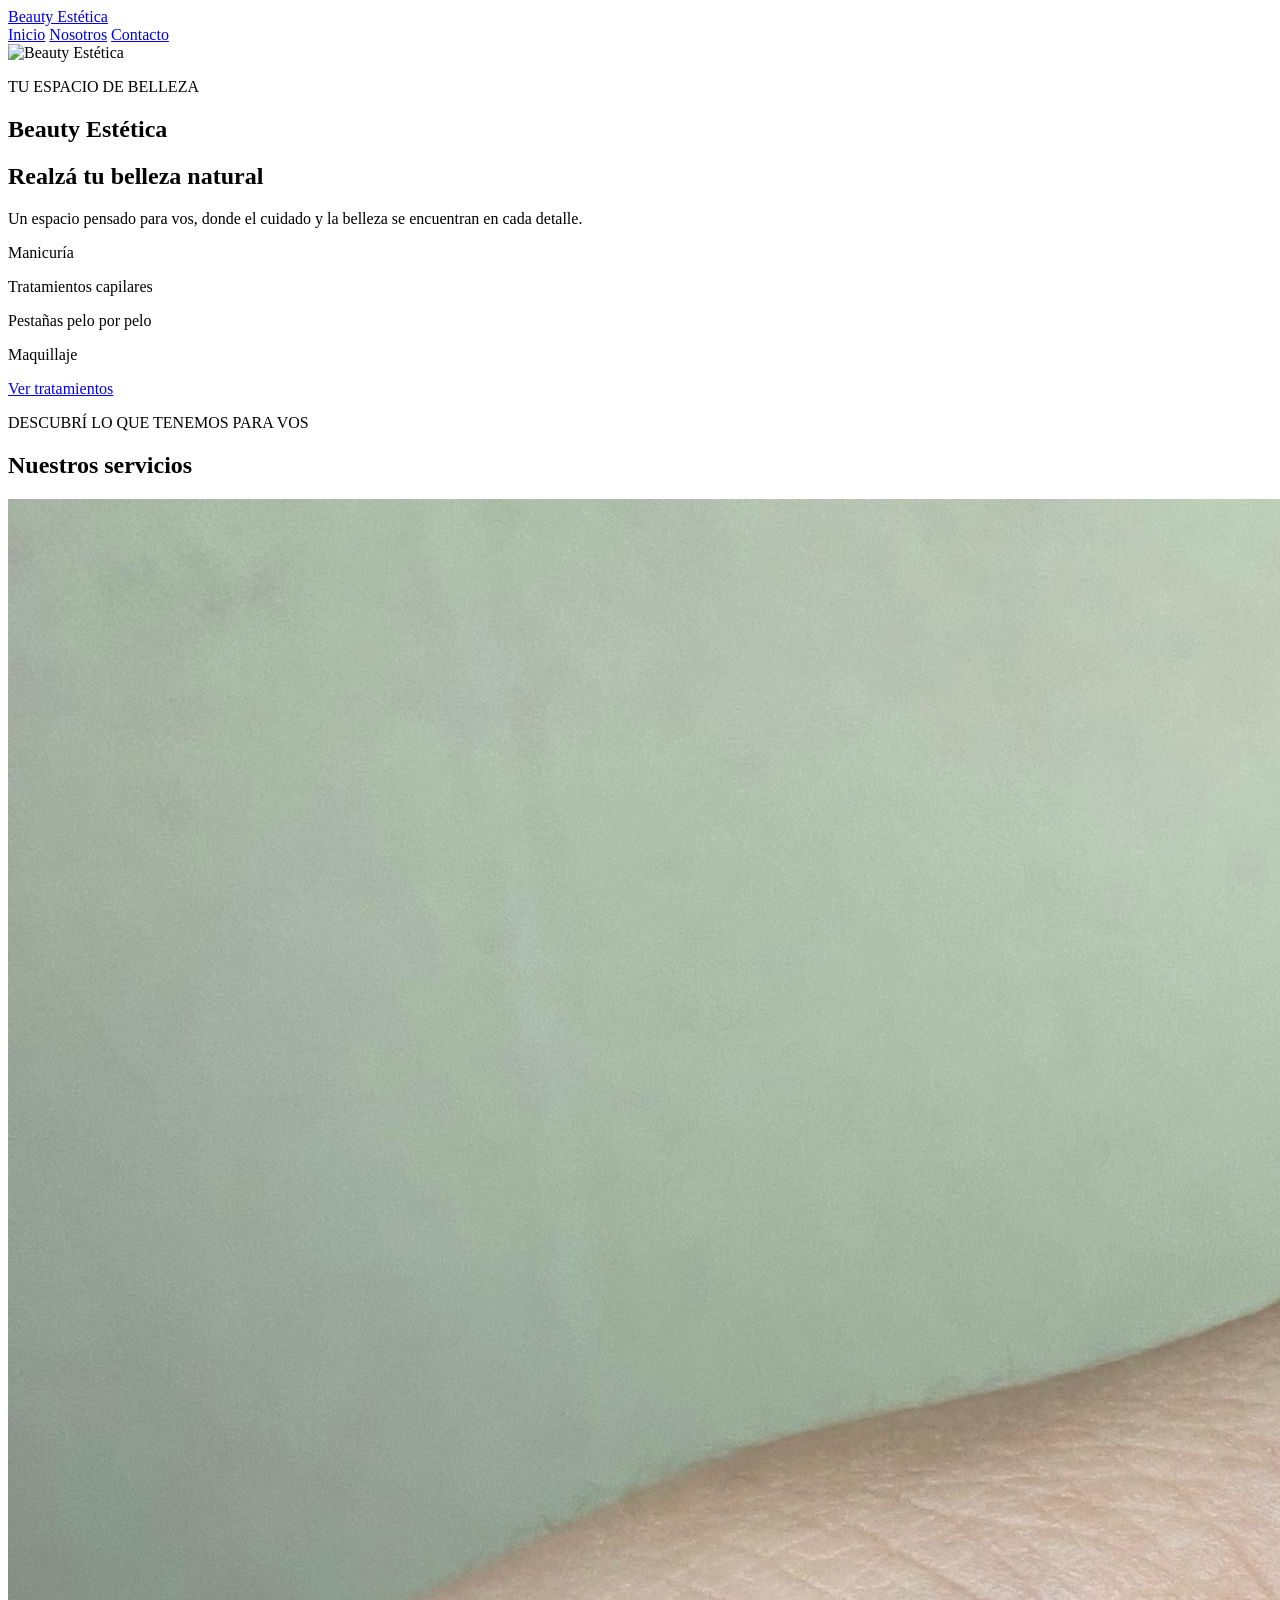
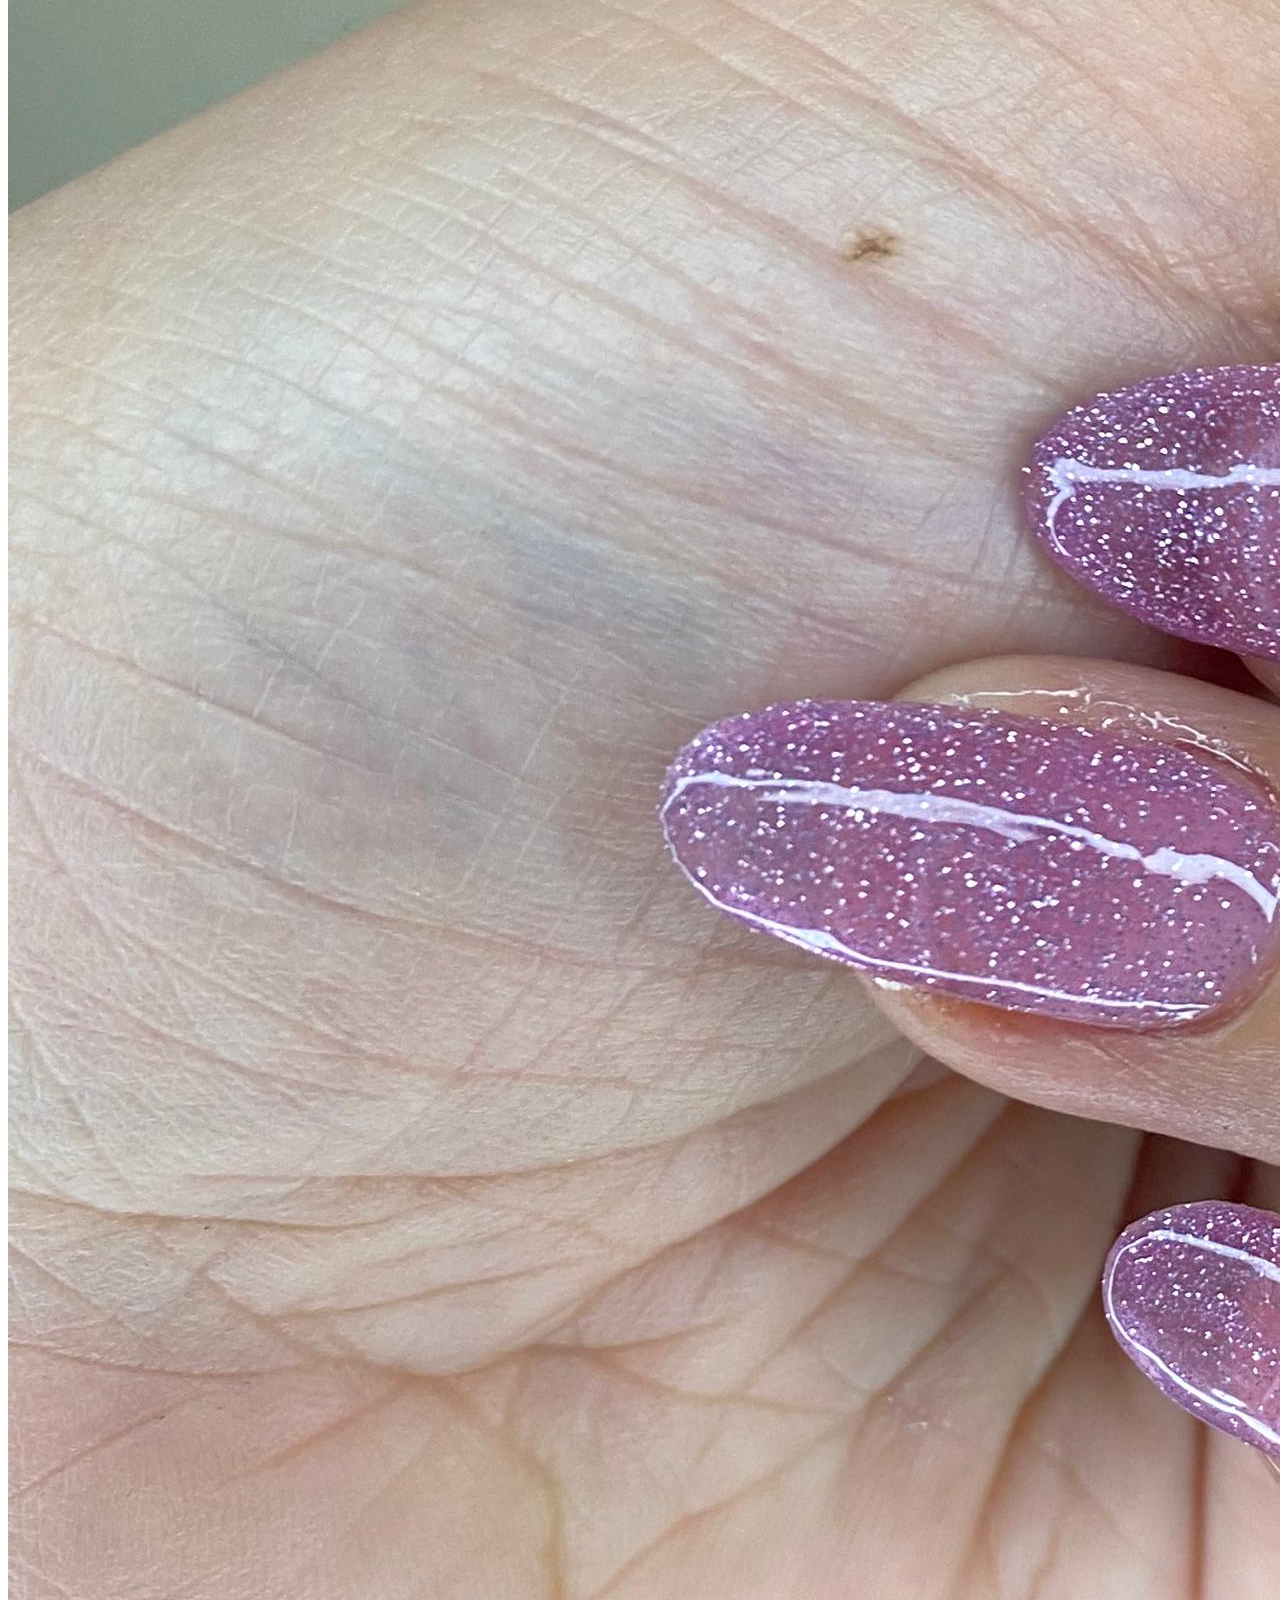
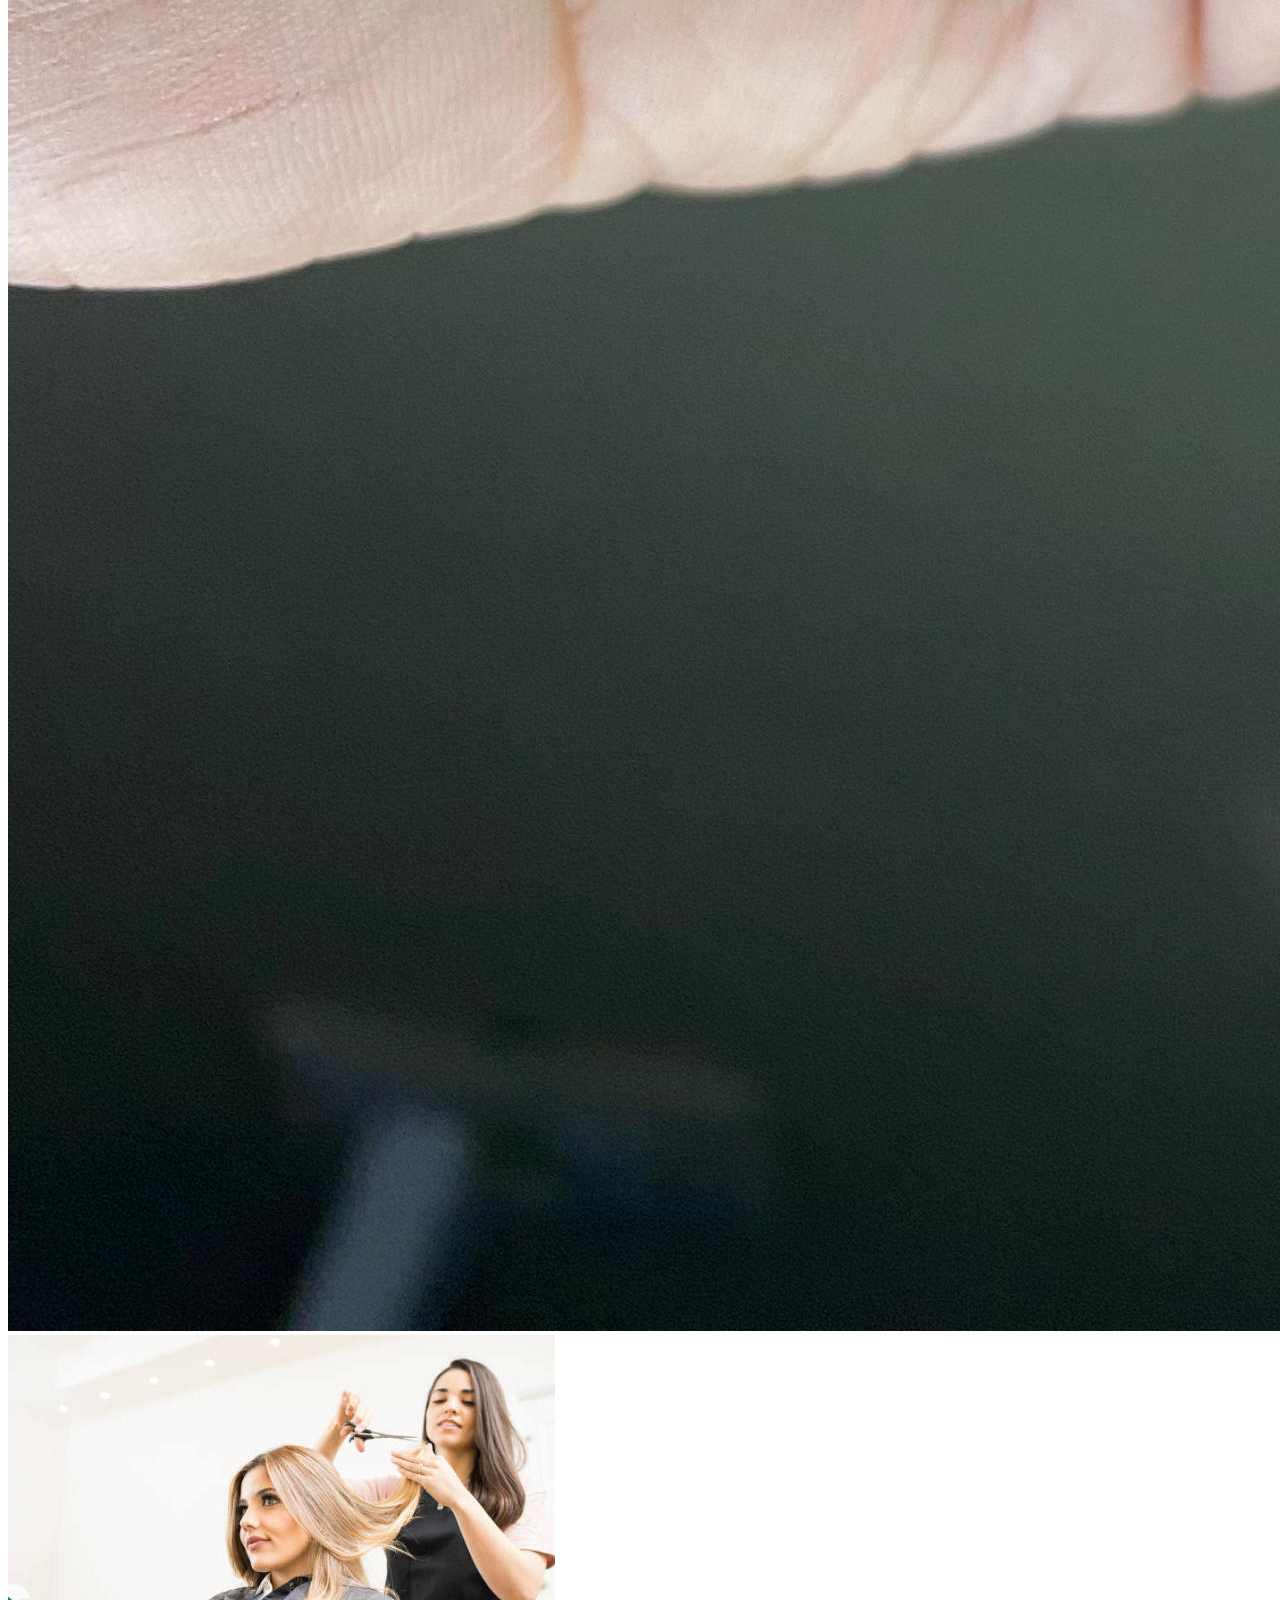
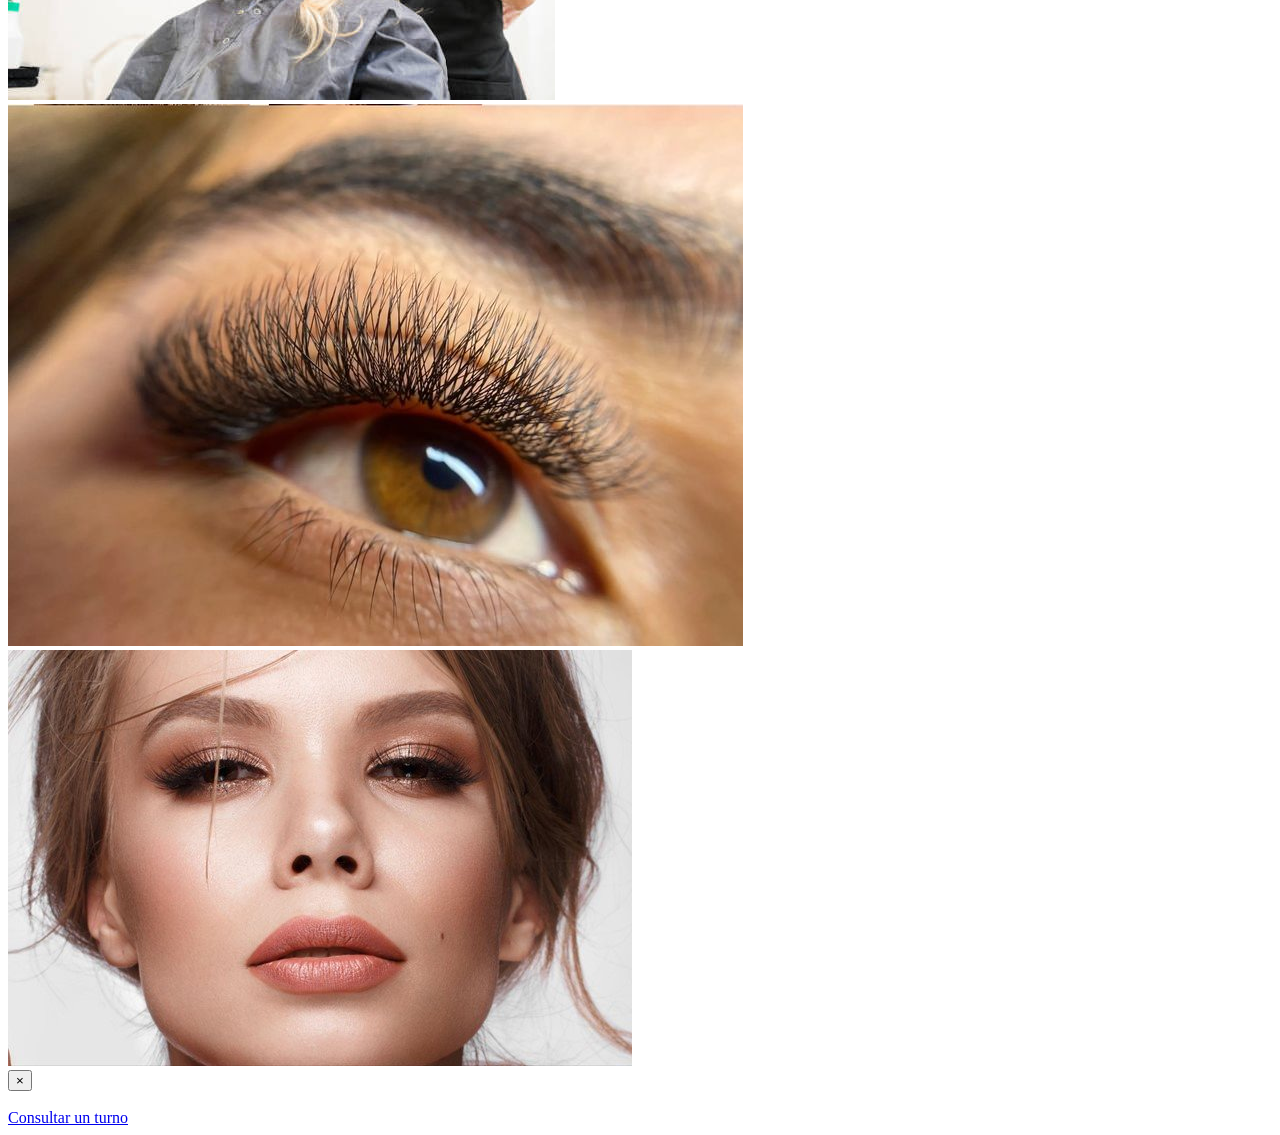
==== index.html @ fa808ba2 "Add files via upload" ====
<!DOCTYPE html>

<html lang="es">
<head> 
<meta charset="UTF-8">

<meta name="viewport" content="width=device-width, initial-scale=1.0">

<title> Beauty Estética </title>


<link href="https://fonts.googleapis.com/css2?family=Montserrat:wght@400;500;600;700&family=Playfair+Display:wght@500;600;700&display=swap" rel="stylesheet">
   <link rel="stylesheet" href="Css/styles.css">


</head>

<body>

<header class="encabezado">

    <a href="index.html" class="logo">Beauty Estética</a>

    <nav class="menu">
        <a href="index.html" class="activo">Inicio</a>
        <a href="Nosotros.html">Nosotros</a>
        <a href="Contacto.html">Contacto</a>
    </nav>

</header>


<main>

    <section class="portada">

        <div class="portada-imagen">

 <img src="img/portada.jpg" alt="Beauty Estética">
 
        </div>

        <div class="portada-contenido">
    

    <p class="subtitulo">TU ESPACIO DE BELLEZA</p>

    <h1>Beauty Estética</h1>

    <h2>Realzá tu belleza natural</h2>

    <p class="descripcion">
        Un espacio pensado para vos, donde el cuidado
        y la belleza se encuentran en cada detalle.
    </p>

    <div class="lista-tratamientos">

        <p>Manicuría</p>

        <p>Tratamientos capilares</p>

        <p>Pestañas pelo por pelo</p>

        <p>Maquillaje</p>

    </div>

    <a href="#servicios" class="boton-portada">
    
        Ver tratamientos
       
    </a>
<section id="servicios" class="servicios">

<p class="subtitulo">DESCUBRÍ LO QUE TENEMOS PARA VOS</p>   
 <h2>Nuestros servicios</h2>

<div class="servicios-contenedor">

 <div class="servicio">

<img src="Img/manicuria.jpg" alt="Servicio de manicuría">
 </div>

<div class="servicio">
 <img src="Img/capilar.jpg" alt="Tratamientos capilares">
        </div>

  <div class="servicio">
<img src="Img/pestanas.jpg" alt="Extensiones de pestañas">
 </div>
<div class="servicio">
  <img src="Img/maquillaje.jpg" alt="Servicio de maquillaje">
</div>
</div>

<div id="modal-servicio" class="modal-servicio">

<div class="modal-contenido">

<button id="cerrar-modal" class="cerrar-modal">×</button>

<img id="modal-imagen" src="" alt="">

<h3 id="modal-titulo"></h3>

<p id="modal-descripcion"></p>

<a href="Contacto.html" class="boton-portada">
  Consultar un turno
</a>

</div>

</div>




</section>






<script src="Java/java.js"></script>
</body>


</html>


















</body>


















<script src="Java/java.js"></script>
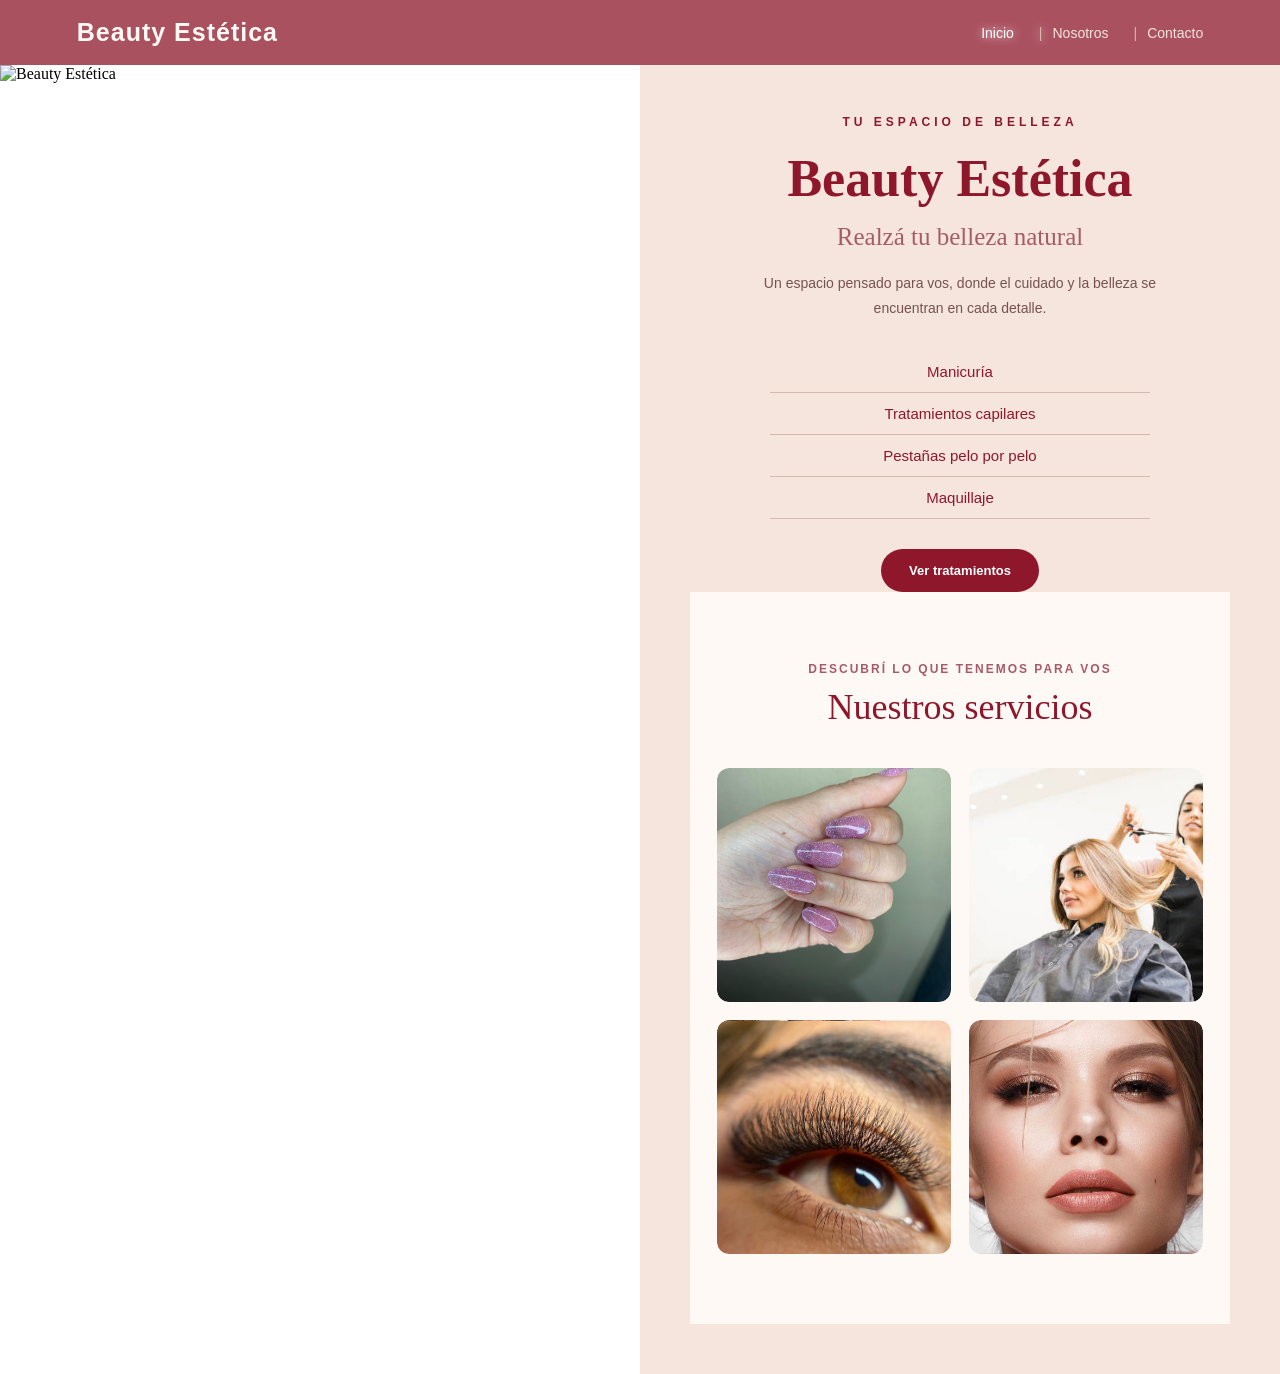
==== commit d49d2cd5: "Add files via upload" ====
--- a/index.html
+++ b/index.html
@@ -10,7 +10,7 @@
 
 
 <link href="https://fonts.googleapis.com/css2?family=Montserrat:wght@400;500;600;700&family=Playfair+Display:wght@500;600;700&display=swap" rel="stylesheet">
-   <link rel="stylesheet" href="Css/styles.css">
+   <link rel="stylesheet" href="Css/Styles.css">
 
 
 </head>
--- a/Css/Styles.css
+++ b/Css/Styles.css
@@ -0,0 +1,731 @@
+/* ESTILOS GENERALES */
+
+* {
+    margin: 0;
+    padding: 0;
+    box-sizing: border-box;
+}
+
+/* PORTADA */
+
+.portada {
+    display: flex;
+    min-height: 85vh;
+    width: 100%;
+}
+
+/* COLUMNA DE LA IMAGEN */
+
+.portada-imagen {
+    width: 50%;
+    overflow: hidden;
+}
+
+.portada-imagen img {
+    width: 100%;
+    height: 100%;
+    object-fit: cover;
+    display: block;
+}
+
+/* COLUMNA DEL CONTENIDO */
+
+.portada-contenido {
+    width: 50%;
+    background-color: #F5E5DC;
+    display: flex;
+    flex-direction: column;
+    justify-content: center;
+    align-items: center;
+    text-align: center;
+    padding: 50px;
+}
+
+/* TEXTOS DE LA PORTADA */
+
+.portada-contenido {
+    font-family: 'Montserrat', sans-serif;
+    color: #8E172B;
+}
+
+.subtitulo {
+    font-size: 12px;
+    letter-spacing: 4px;
+    font-weight: 600;
+    margin-bottom: 20px;
+}
+
+.portada-contenido h1 {
+    font-family: 'Playfair Display', serif;
+    font-size: 52px;
+    font-weight: 600;
+    margin-bottom: 15px;
+}
+
+.portada-contenido h2 {
+    font-family: 'Playfair Display', serif;
+    font-size: 25px;
+    font-weight: 500;
+    color: #A65C68;
+    margin-bottom: 20px;
+}
+
+.descripcion {
+    color: #76534E;
+    font-size: 14px;
+    line-height: 1.8;
+    max-width: 420px;
+    margin-bottom: 30px;
+}
+
+/* LISTA DE TRATAMIENTOS */
+
+.lista-tratamientos {
+    width: 100%;
+    max-width: 380px;
+    margin-bottom: 30px;
+}
+
+.lista-tratamientos p {
+    padding: 12px;
+    border-bottom: 1px solid #D9B6AA;
+    color: #8E172B;
+    font-size: 15px;
+    font-weight: 500;
+}
+
+/* BOTÓN */
+
+.boton-portada {
+    display: inline-block;
+    background-color: #8E172B;
+    color: #FFFFFF;
+    text-decoration: none;
+    padding: 14px 28px;
+    border-radius: 30px;
+    font-size: 13px;
+    font-weight: 600;
+    transition: 0.3s;
+}
+
+.boton-portada:hover {
+    background-color: #A65C68;
+    transform: translateY(-3px);
+}
+
+/* ENCABEZADO Y NAVEGACIÓN */
+
+.encabezado {
+    width: 100%;
+    padding: 18px 6%;
+    background-color: rgba(142, 23, 43, 0.75);
+    display: flex;
+    justify-content: space-between;
+    align-items: center;
+    position: sticky;
+    top: 0;
+    z-index: 1000;
+}
+
+/* NOMBRE DEL SALÓN */
+
+.logo {
+    font-family: 'Montserrat', sans-serif;
+    font-size: 25px;
+    font-weight: 700;
+    letter-spacing: 1px;
+    color: #FFF9F5;
+    text-decoration: none;
+}
+
+.menu {
+    display: flex;
+    align-items: center;
+    gap: 10px;
+}
+
+.menu a {
+    font-family: 'Montserrat', sans-serif;
+    font-size: 14px;
+    font-weight: 500;
+    color: #F5E5DC;
+    text-decoration: none;
+    transition: 0.3s;
+}
+.menu a:hover,
+.menu a.activo {
+    color: #FFFFFF;
+    text-shadow: 0 0 8px rgba(255, 255, 255, 0.8);
+}
+
+.menu a:not(:last-child)::after {
+    content: "|";
+    color: #D9B6AA;
+    margin-left: 25px;
+    margin-right: 0;
+}
+
+
+/* PAGINA NOSOTROS */
+
+.nosotros {
+    display: flex;
+    align-items: center;
+    justify-content: space-between;
+    gap: 45px;
+    padding: 70px 10%;
+    background-color: #F5E5DC;
+}
+
+.nosotros-contenido {
+    flex: 1;
+}
+
+.nosotros-imagen {
+    flex: 0 0 35%;
+}
+
+.nosotros-imagen img {
+    width: 100%;
+    height: 300px;
+    object-fit: cover;
+    border-radius: 15px;
+    box-shadow: 0 5px 20px rgba(118, 83, 78, 0.15);
+}
+
+
+.nosotros-imagen {
+    position: relative;
+    overflow: hidden;
+    border-radius: 15px;
+}
+
+.nosotros-imagen::after {
+    content: "";
+    position: absolute;
+    top: 0;
+    left: -100%;
+    width: 50%;
+    height: 100%;
+    background: linear-gradient(
+        120deg,
+        transparent,
+        rgba(255, 255, 255, 0.5),
+        transparent
+    );
+    transform: skewX(-20deg);
+    transition: left 0.7s ease;
+}
+
+.nosotros-imagen:hover::after {
+    left: 150%;
+}
+
+.nosotros-contenido h1 {
+    font-family: 'Playfair Display', serif;
+    font-size: 45px;
+    color: #8E172B;
+    margin-bottom: 15px;
+}
+
+.nosotros-contenido h2 {
+    font-family: 'Playfair Display', serif;
+    color: #A65C68;
+    font-size: 24px;
+    margin-bottom: 20px;
+}
+
+.nosotros-contenido p {
+    font-family: 'Montserrat', sans-serif;
+    color: #76534E;
+    font-size: 15px;
+    line-height: 1.9;
+    margin-bottom: 15px;
+}
+
+.nosotros-destacado {
+    flex: 0 0 35%;
+    background-color: #8E172B;
+    color: #FFF9F5;
+    padding: 45px 30px;
+    text-align: center;
+    border-radius: 12px;
+}
+
+.nosotros-destacado h2 {
+    font-family: 'Playfair Display', serif;
+    font-size: 28px;
+    margin-bottom: 15px;
+}
+
+.nosotros-destacado p {
+    font-family: 'Montserrat', sans-serif;
+    line-height: 1.8;
+}
+
+/* VALORES - LO QUE NOS INSPIRA */
+
+.valores {
+    padding: 70px 10%;
+    background-color: #FFF9F5;
+    text-align: center;
+}
+
+.valores h2 {
+    font-family: 'Playfair Display', serif;
+    font-size: 36px;
+    color: #8E172B;
+    margin-bottom: 45px;
+}
+
+.valores-contenedor {
+    display: flex;
+    justify-content: center;
+    gap: 30px;
+}
+
+.valor {
+    flex: 1;
+    background-color: #F5E5DC;
+    padding: 35px 25px;
+    border-radius: 12px;
+    border-bottom: 4px solid #C49A58;
+    transition: transform 0.3s ease;
+}
+
+.valor:hover {
+    transform: translateY(-8px);
+}
+
+.valor h3 {
+    font-family: 'Playfair Display', serif;
+    font-size: 23px;
+    color: #8E172B;
+    margin-bottom: 15px;
+}
+
+.valor p {
+    font-family: 'Montserrat', sans-serif;
+    font-size: 14px;
+    line-height: 1.8;
+    color: #76534E;
+}
+
+/* PAGINA CONTACTO */
+
+.contacto {
+    padding: 70px 10%;
+    background-color: #F5E5DC;
+}
+
+.contacto-intro {
+    text-align: center;
+    margin-bottom: 50px;
+}
+
+.contacto-intro h1 {
+    font-family: 'Playfair Display', serif;
+    font-size: 45px;
+    color: #8E172B;
+    margin-bottom: 15px;
+}
+
+.contacto-intro p {
+    font-family: 'Montserrat', sans-serif;
+    color: #76534E;
+    font-size: 15px;
+    line-height: 1.8;
+}
+
+.contacto-contenido {
+    display: flex;
+    justify-content: center;
+    align-items: flex-start;
+    gap: 50px;
+}
+
+.formulario-contacto {
+    flex: 1;
+    max-width: 550px;
+    background-color: #FFF9F5;
+    padding: 35px;
+    border-radius: 12px;
+    box-shadow: 0 5px 20px rgba(118, 83, 78, 0.12);
+    display: flex;
+    flex-direction: column;
+}
+
+.formulario-contacto label {
+    font-family: 'Montserrat', sans-serif;
+    color: #8E172B;
+    font-size: 14px;
+    font-weight: 600;
+    margin-bottom: 8px;
+}
+
+.formulario-contacto input,
+.formulario-contacto select,
+.formulario-contacto textarea {
+    width: 100%;
+    padding: 13px;
+    margin-bottom: 20px;
+    border: 1px solid #D9B6AA;
+    border-radius: 6px;
+    background-color: #FFFFFF;
+    font-family: 'Montserrat', sans-serif;
+    font-size: 13px;
+    outline: none;
+}
+
+.formulario-contacto input:focus,
+.formulario-contacto select:focus,
+.formulario-contacto textarea:focus {
+    border-color: #8E172B;
+}
+
+.formulario-contacto button {
+    background-color: #8E172B;
+    color: #FFFFFF;
+    border: none;
+    padding: 14px;
+    border-radius: 25px;
+    font-family: 'Montserrat', sans-serif;
+    font-weight: 600;
+    cursor: pointer;
+    transition: 0.3s;
+}
+
+.formulario-contacto button:hover {
+    background-color: #A65C68;
+    transform: translateY(-3px);
+}
+
+.contacto-info {
+    flex: 1;
+    max-width: 450px;
+}
+
+.contacto-info h2 {
+    font-family: 'Playfair Display', serif;
+    color: #8E172B;
+    font-size: 27px;
+    margin-bottom: 25px;
+}
+
+.contacto-info table {
+    width: 100%;
+    border-collapse: collapse;
+    background-color: #FFF9F5;
+    border-radius: 8px;
+    overflow: hidden;
+    font-family: 'Montserrat', sans-serif;
+    font-size: 13px;
+}
+
+.contacto-info th {
+    background-color: #8E172B;
+    color: #FFFFFF;
+    padding: 15px;
+    text-align: left;
+}
+
+.contacto-info td {
+    padding: 15px;
+    color: #76534E;
+    border-bottom: 1px solid #E8BDB5;
+}
+
+.contacto-info tr:last-child td {
+    border-bottom: none;
+}
+
+.contacto-info p {
+    color: #76534E;
+    font-family: 'Montserrat', sans-serif;
+    font-size: 14px;
+    line-height: 1.8;
+    margin-top: 25px;
+}
+
+/* SECCION SERVICIOS */
+
+.servicios {
+    padding: 70px 5%;
+    background-color: #FFF9F5;
+    text-align: center;
+}
+
+.servicios .subtitulo {
+    color: #A65C68;
+    font-family: 'Montserrat', sans-serif;
+    font-size: 12px;
+    letter-spacing: 2px;
+    margin-bottom: 10px;
+}
+
+.servicios h2 {
+    font-family: 'Playfair Display', serif;
+    font-size: 36px;
+    color: #8E172B;
+    margin-bottom: 40px;
+}
+
+.servicios-contenedor {
+    display: grid;
+grid-template-columns: repeat(2, 1fr);    
+gap: 18px;
+    margin-top: 40px;
+}
+
+.servicio {
+    background-color: transparent;
+    padding: 0;
+    border-radius: 12px;
+    overflow: hidden;
+    transition: transform 0.3s ease;
+}
+
+.servicio:hover {
+    transform: translateY(-6px);
+}
+
+.servicio img {
+    width: 100%;
+    aspect-ratio: 1 / 1;
+    object-fit: cover;
+    display: block;
+    border-radius: 12px;
+}
+
+.servicio h3 {
+    font-family: 'Playfair Display', serif;
+    color: #8E172B;
+    font-size: 18px;
+    margin: 18px 10px 0;
+}
+
+/* VENTANA EMERGENTE DE SERVICIOS */
+
+.modal-servicio {
+    display: none;
+    position: fixed;
+    z-index: 2000;
+    top: 0;
+    left: 0;
+    width: 100%;
+    height: 100%;
+    background-color: rgba(50, 20, 25, 0.65);
+    justify-content: center;
+    align-items: center;
+    padding: 20px;
+    box-sizing: border-box;
+}
+
+.modal-contenido {
+    position: relative;
+    background-color: #FFF9F5;
+    width: 100%;
+    max-width: 450px;
+    padding: 30px;
+    border-radius: 15px;
+    text-align: center;
+    box-shadow: 0 5px 25px rgba(0, 0, 0, 0.2);
+    animation: aparecer 0.3s ease;
+}
+
+.modal-contenido img {
+    width: 100%;
+    height: 230px;
+    object-fit: cover;
+    border-radius: 10px;
+    margin-bottom: 20px;
+}
+
+.modal-contenido h3 {
+    font-family: 'Playfair Display', serif;
+    color: #8E172B;
+    font-size: 27px;
+    margin-bottom: 12px;
+}
+
+.modal-contenido p {
+    font-family: 'Montserrat', sans-serif;
+    color: #76534E;
+    font-size: 14px;
+    line-height: 1.8;
+    margin-bottom: 25px;
+}
+
+.cerrar-modal {
+    position: absolute;
+    top: 8px;
+    right: 15px;
+    background: none;
+    border: none;
+    color: #8E172B;
+    font-size: 30px;
+    cursor: pointer;
+}
+
+@keyframes aparecer {
+    from {
+        opacity: 0;
+        transform: translateY(15px);
+    }
+    to {
+        opacity: 1;
+        transform: translateY(0);
+    }
+}
+
+/* MENSAJE DE CONFIRMACION DEL FORMULARIO */
+
+#mensaje-formulario {
+    color: #8E172B;
+    font-family: 'Montserrat', sans-serif;
+    font-size: 14px;
+    font-weight: 600;
+    text-align: center;
+    line-height: 1.6;
+    margin-top: 18px;
+    padding: 10px;
+}
+
+
+/* ADAPTACION PARA CELULARES */
+
+@media (max-width: 768px) {
+
+    /* ENCABEZADO Y MENU */
+
+    .encabezado {
+        flex-direction: column;
+        gap: 15px;
+        padding: 15px 5%;
+    }
+
+    .logo {
+        font-size: 22px;
+    }
+
+    .menu {
+        justify-content: center;
+        flex-wrap: wrap;
+        gap: 8px;
+    }
+
+    .menu a {
+        font-size: 12px;
+    }
+
+    .menu a:not(:last-child)::after {
+        margin-left: 8px;
+    }
+
+    /* PORTADA */
+
+    .portada {
+        flex-direction: column;
+        padding: 45px 6%;
+        gap: 30px;
+    }
+
+    .portada-imagen,
+    .portada-contenido {
+        width: 100%;
+    }
+
+    .portada-imagen img {
+        width: 100%;
+        height: auto;
+    }
+
+    .portada-contenido h1 {
+        font-size: 36px;
+    }
+
+    /* SERVICIOS */
+
+    .servicios {
+        padding: 50px 6%;
+    }
+
+    .servicios-contenedor {
+        grid-template-columns: 1fr;
+        gap: 20px;
+    }
+
+    /* NOSOTROS */
+
+    .nosotros {
+        flex-direction: column;
+        padding: 50px 7%;
+        gap: 30px;
+    }
+
+    .nosotros-contenido,
+    .nosotros-imagen {
+        width: 100%;
+    }
+
+    .nosotros-imagen img {
+        height: 280px;
+    }
+
+    .nosotros-destacado {
+        width: 90%;
+        margin: 25px auto;
+        box-sizing: border-box;
+    }
+
+    /* VALORES */
+
+    .valores {
+        padding: 50px 7%;
+    }
+
+    .valores-contenedor {
+        flex-direction: column;
+        gap: 20px;
+    }
+
+    /* CONTACTO */
+
+    .contacto {
+        padding: 50px 6%;
+    }
+
+    .contacto-contenido {
+        flex-direction: column;
+        align-items: center;
+        gap: 35px;
+    }
+
+    .formulario-contacto,
+    .contacto-info {
+        width: 100%;
+        max-width: 550px;
+        box-sizing: border-box;
+    }
+
+    .formulario-contacto {
+        padding: 25px 20px;
+    }
+
+    .contacto-intro h1 {
+        font-size: 36px;
+    }
+
+    /* VENTANA EMERGENTE */
+
+    .modal-contenido {
+        padding: 25px 18px;
+    }
+
+    .modal-contenido img {
+        height: 190px;
+    }
+
+}
+
+
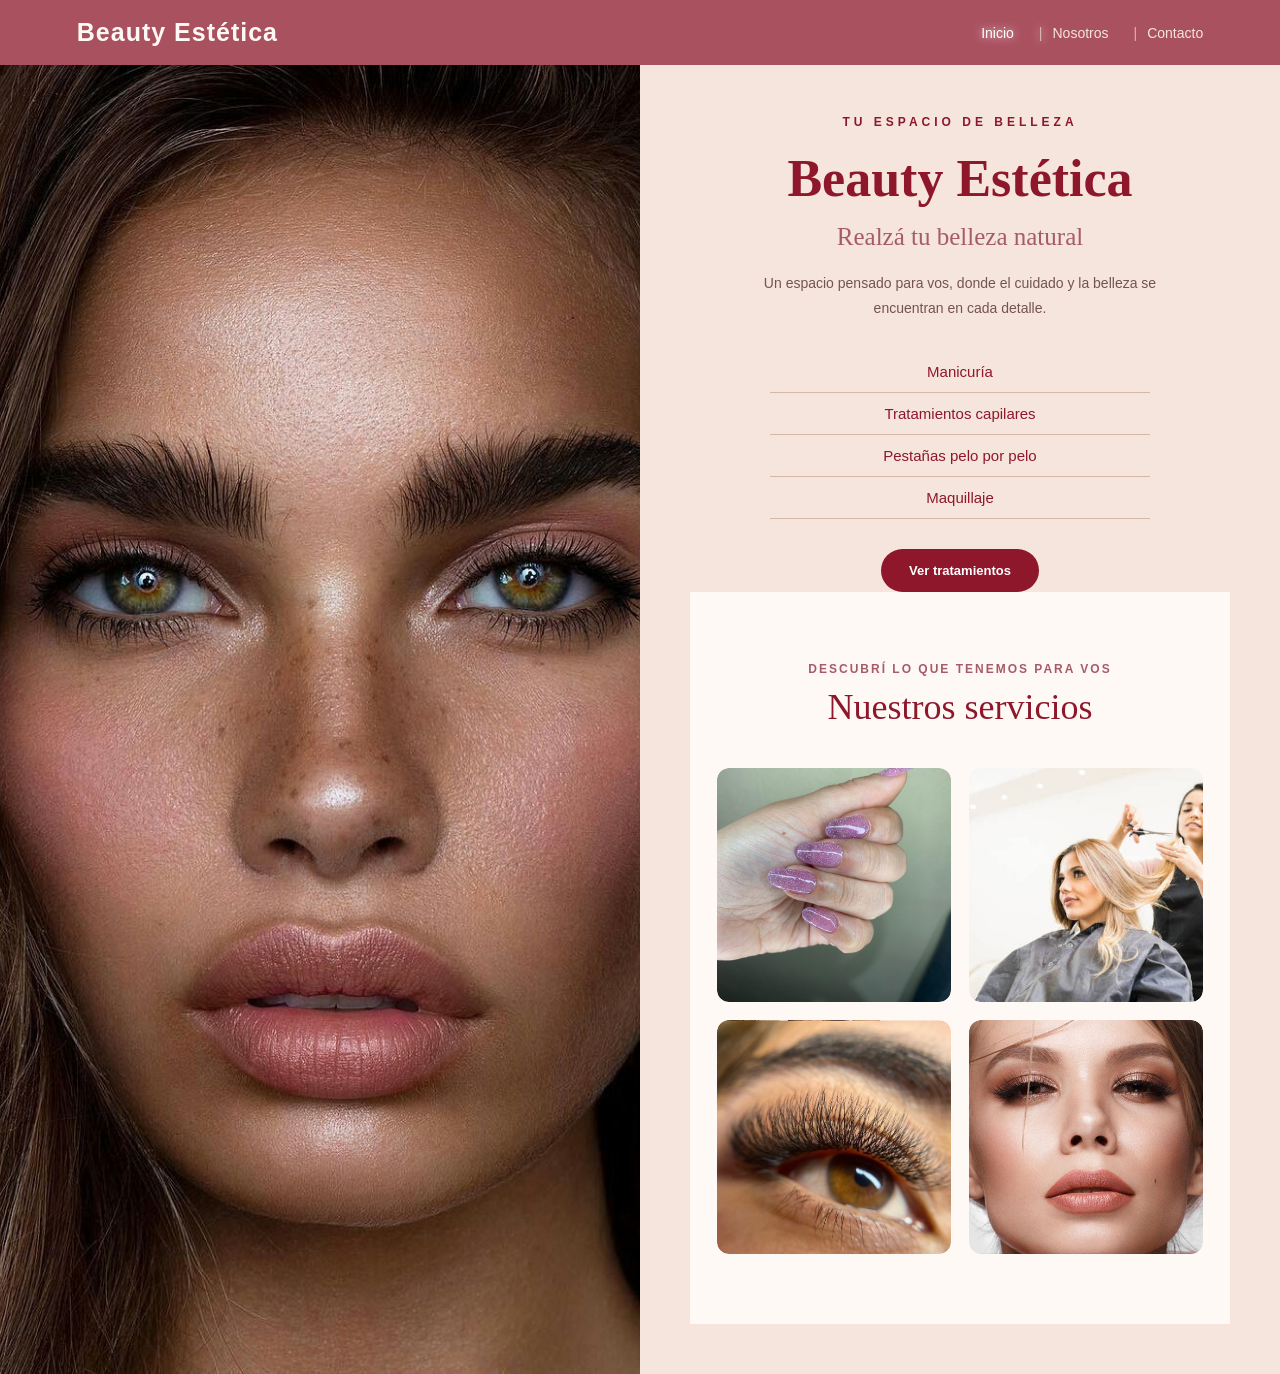
==== commit f4c99fc2: "Add files via upload" ====
--- a/index.html
+++ b/index.html
@@ -36,7 +36,7 @@
 
         <div class="portada-imagen">
 
- <img src="img/portada.jpg" alt="Beauty Estética">
+ <img src="Img/portada.jpg" alt="Beauty Estética">
  
         </div>
 
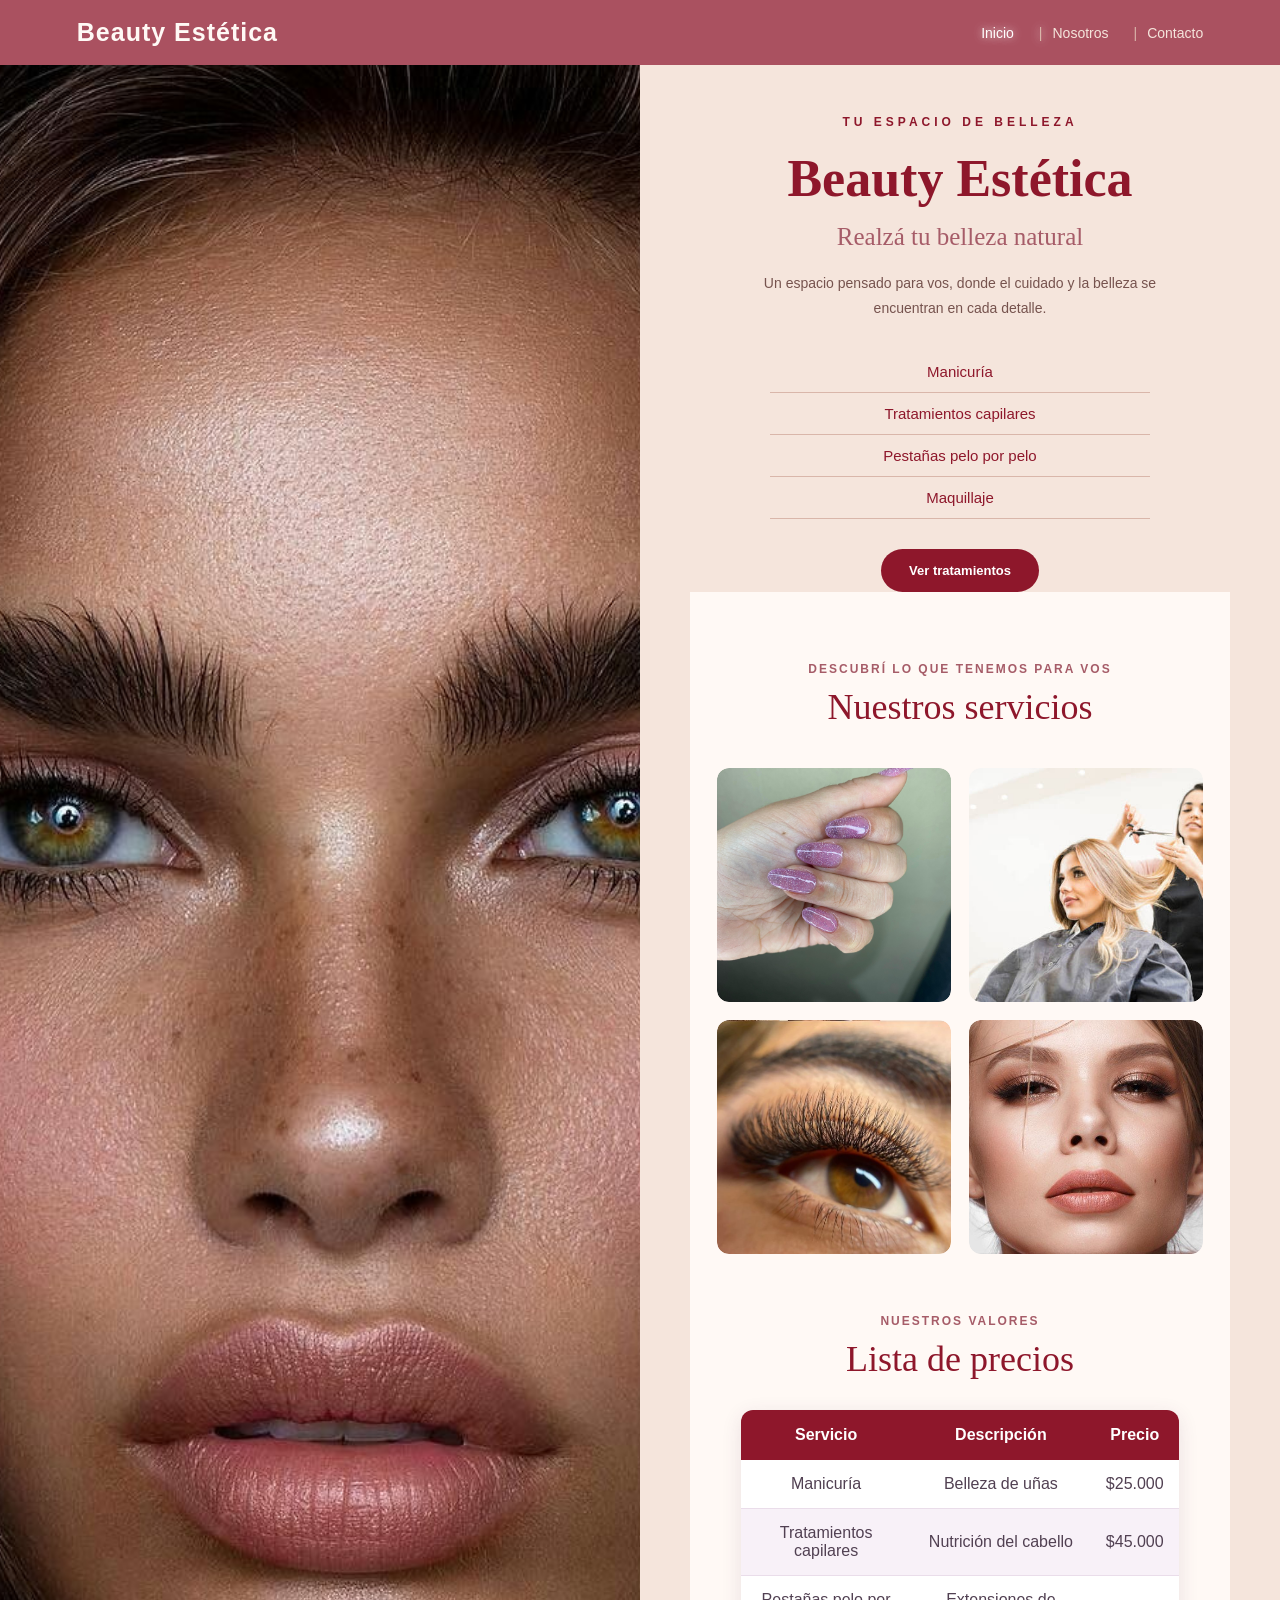
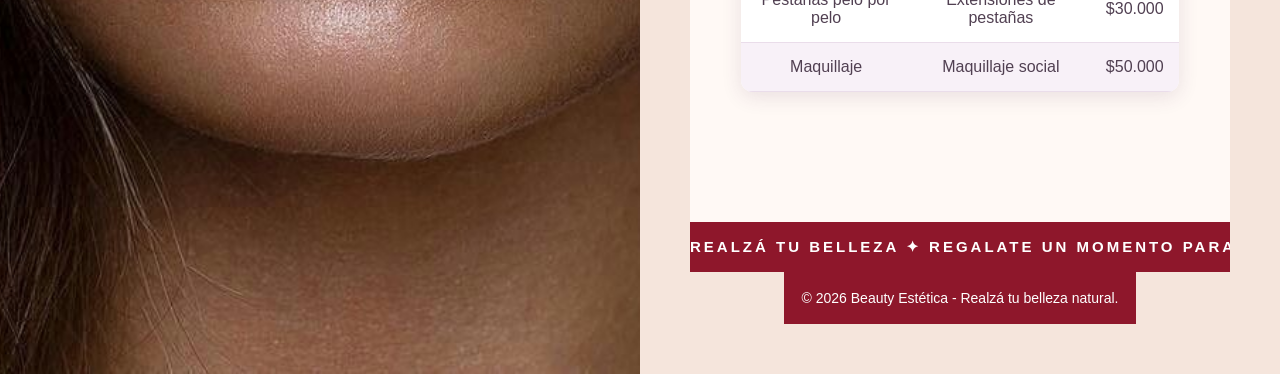
==== commit 32d3fc2e: "Add files via upload" ====
--- a/index.html
+++ b/index.html
@@ -116,6 +116,48 @@
 </div>
 
 
+<div class="tabla-precios">
+
+<p class="subtitulo">NUESTROS VALORES</p>
+<h2>Lista de precios</h2>
+
+<table>
+<thead>
+<tr>
+<th>Servicio</th>
+<th>Descripción</th>
+<th>Precio</th>
+</tr>
+ </thead>
+
+ <tbody>
+ <tr>
+<td>Manicuría</td>
+ <td>Belleza de uñas</td>
+<td>$25.000</td>
+</tr>
+
+<tr>
+<td>Tratamientos capilares</td>
+<td>Nutrición del cabello</td>
+<td>$45.000</td>
+</tr>
+
+ <tr>
+ <td>Pestañas pelo por pelo</td>
+<td>Extensiones de pestañas</td>
+<td>$30.000</td>
+</tr>
+
+<tr>
+<td>Maquillaje</td>
+<td>Maquillaje social</td>
+<td>$50.000</td>
+</tr>
+</tbody>
+</table>
+
+</div>
 
 
 </section>
@@ -131,40 +173,23 @@
 
 </html>
 
-
-
-
-
-
-
-
-
-
-
-
-
-
-
-
-
-
 </body>
 
 
 
 
+<div class="franja-animada">
+    <div class="texto-animado">
+        REALZÁ TU BELLEZA ✦ REGALATE UN MOMENTO PARA VOS ✦
+        BEAUTY ESTÉTICA ✦ REALZÁ TU BELLEZA ✦
+        REGALATE UN MOMENTO PARA VOS ✦ BEAUTY ESTÉTICA ✦
+    </div>
+</div>
 
 
 
-
-
-
-
-
-
-
-
-
-
+<footer class="pie-pagina">
+<p>© 2026 Beauty Estética - Realzá tu belleza natural.</p>
+</footer>
 
 <script src="Java/java.js"></script>
--- a/Css/Styles.css
+++ b/Css/Styles.css
@@ -728,4 +728,91 @@
 
 }
 
-
+/* TABLA DE PRECIOS */
+
+.tabla-precios {
+    width: 90%;
+    max-width: 900px;
+    margin: 60px auto;
+    text-align: center;
+}
+
+.tabla-precios h2 {
+    color: #8E172B;
+    margin-bottom: 30px;
+}
+
+.tabla-precios table {
+    width: 100%;
+    border-collapse: collapse;
+    background-color: #fff;
+    border-radius: 12px;
+    overflow: hidden;
+    box-shadow: 0 5px 20px rgba(80, 40, 80, 0.12);
+}
+
+.tabla-precios th {
+    background-color: #8E172B;
+    color: white;
+    padding: 16px;
+}
+
+.tabla-precios td {
+    padding: 15px;
+    color: #514052;
+    border-bottom: 1px solid #eaddea;
+}
+
+.tabla-precios tr:nth-child(even) {
+    background-color: #f8f1f8;
+}
+
+.tabla-precios tr:hover {
+    background-color: #f0e3f0;
+    transition: 0.3s;
+}
+
+
+.franja-animada {
+    width: 100%;
+    overflow: hidden;
+    background-color: #8E172B;
+    padding: 16px 0;
+    white-space: nowrap;
+}
+
+.texto-animado {
+    display: inline-block;
+    color: white;
+    font-size: 15px;
+    font-weight: 600;
+    letter-spacing: 3px;
+    animation: desplazar-texto 22s linear infinite;
+}
+
+@keyframes desplazar-texto {
+    from {
+        transform: translateX(0);
+    }
+
+    to {
+        transform: translateX(-50%);
+    }
+}
+
+/* PIE DE PÁGINA */
+
+.pie-pagina {
+    background-color: #8E172B;
+    color: white;
+    text-align: center;
+    padding: 18px;
+    margin: 0;
+}
+
+.pie-pagina p {
+    margin: 0;
+    font-size: 14px;
+    color: white;
+}
+
